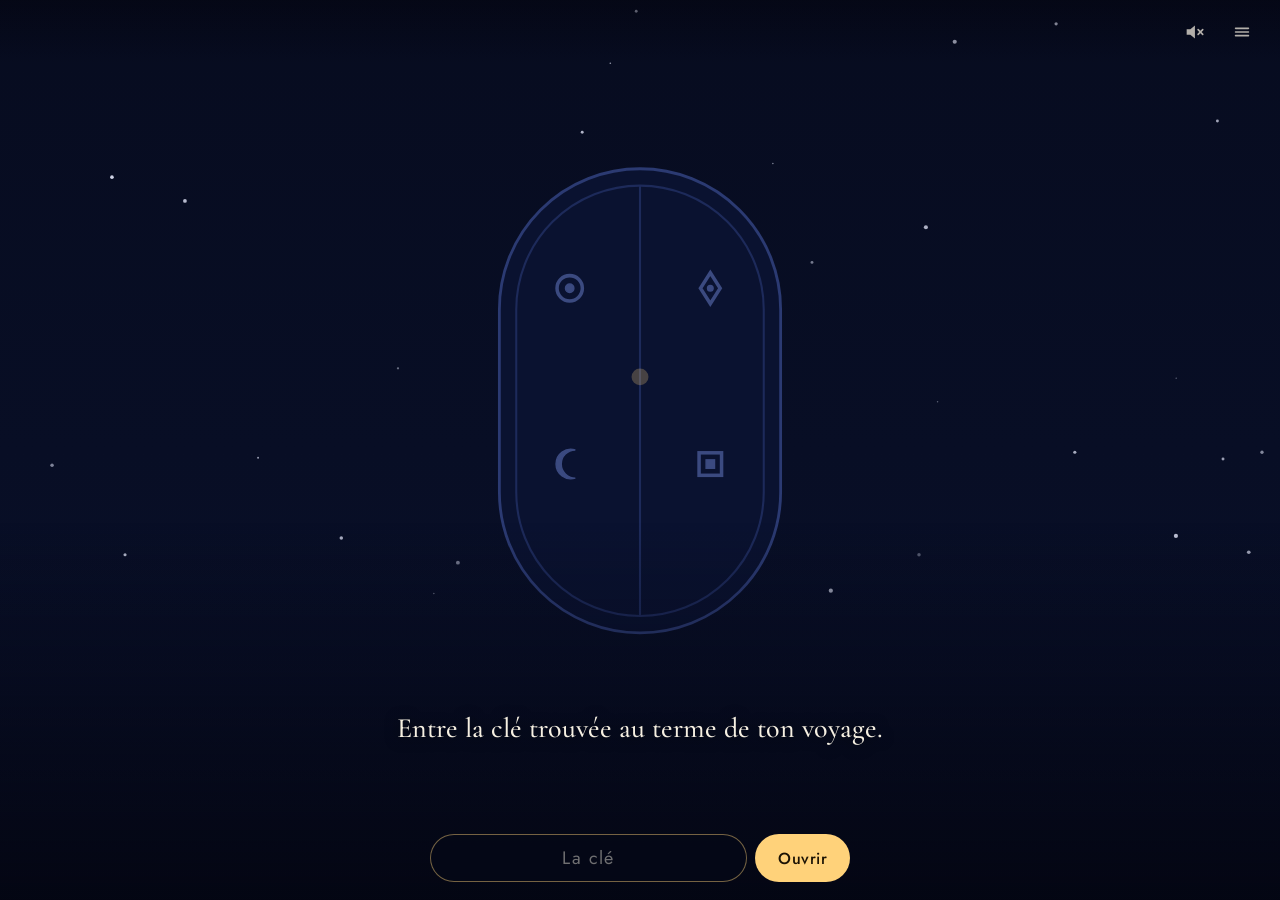
==== index.html @ 919a88c4 "Site interactif « Aux origines de ton univers » Site statique mobile d'abord qui suit le storyboard " ====
<!doctype html>
<html lang="fr">
<head>
  <meta charset="utf-8">
  <meta name="viewport" content="width=device-width, initial-scale=1, viewport-fit=cover">
  <meta name="robots" content="noindex, nofollow">
  <meta name="theme-color" content="#050817">
  <meta name="description" content="Un dernier passage t’attend.">
  <title>Aux origines de ton univers</title>
  <link rel="icon" href="data:image/svg+xml,%3Csvg xmlns='http://www.w3.org/2000/svg' viewBox='-12 -12 24 24'%3E%3Ccircle r='12' fill='%23050817'/%3E%3Cpath d='M0,-8 L1.5,-1.5 L8,0 L1.5,1.5 L0,8 L-1.5,1.5 L-8,0 L-1.5,-1.5 Z' fill='%23ffd27a'/%3E%3C/svg%3E">
  <link rel="preconnect" href="https://fonts.googleapis.com">
  <link rel="preconnect" href="https://fonts.gstatic.com" crossorigin>
  <link href="https://fonts.googleapis.com/css2?family=Cormorant+Garamond:ital,wght@0,500;0,600;1,500&family=Jost:wght@400;500&display=swap" rel="stylesheet">
  <link rel="stylesheet" href="css/style.css">
</head>
<body data-theme="sas">
  <div id="stage" class="fading"></div>
  <canvas id="dust" aria-hidden="true"></canvas>
  <div id="shade" aria-hidden="true"></div>

  <header id="hud">
    <p id="actlabel"></p>
    <ol id="progress" hidden aria-label="Progression"><li></li><li></li><li></li><li></li><li></li></ol>
    <div class="hud-btns">
      <button id="soundbtn" class="icon" type="button" aria-pressed="false" aria-label="Activer le son">
        <svg viewBox="0 0 24 24" aria-hidden="true"><path d="M4 9h4l5-4v14l-5-4H4z" fill="currentColor"/><path class="waves" d="M16 8.5a5 5 0 0 1 0 7M18.5 6a8.5 8.5 0 0 1 0 12" fill="none" stroke="currentColor" stroke-width="1.8" stroke-linecap="round"/><path class="mute" d="M16.5 9.5l5 5M21.5 9.5l-5 5" stroke="currentColor" stroke-width="1.8" stroke-linecap="round"/></svg>
      </button>
      <button id="menubtn" class="icon" type="button" aria-label="Menu" aria-controls="menu">
        <svg viewBox="0 0 24 24" aria-hidden="true"><path d="M5 8h14M5 12h14M5 16h14" stroke="currentColor" stroke-width="1.8" stroke-linecap="round"/></svg>
      </button>
    </div>
  </header>

  <div id="actcard" aria-hidden="true"></div>

  <aside id="zonecard" hidden>
    <button id="zonecard-toggle" type="button" aria-label="Afficher ou masquer les détails"><h2></h2><span class="chev" aria-hidden="true"></span></button>
    <ul></ul>
  </aside>

  <section id="caption">
    <p id="caption-text" aria-live="polite"></p>
    <p id="hint" aria-live="polite"></p>
    <div id="actions" hidden></div>
  </section>

  <form id="lockform" hidden autocomplete="off">
    <label for="code" class="visually-hidden">Code final</label>
    <input id="code" name="code" type="text" inputmode="text" autocapitalize="characters" spellcheck="false" placeholder="La clé" maxlength="40">
    <button type="submit" class="btn primary">Ouvrir</button>
  </form>

  <nav id="controls" hidden>
    <button id="prev" class="btn ghost" type="button" aria-label="Scène précédente">‹</button>
    <button id="next" class="btn primary" type="button"><span>Continuer</span> ›</button>
  </nav>

  <section id="map" hidden aria-label="Carte de ton univers">
    <svg id="mapsvg" viewBox="0 0 400 560" preserveAspectRatio="xMidYMid meet"></svg>
    <p class="map-hint">Touche un lieu pour le revisiter.</p>
    <div class="map-actions"><button id="map-replay" class="btn" type="button">Revoir l’histoire</button></div>
  </section>

  <section id="soundask" class="overlay" hidden role="dialog" aria-labelledby="soundask-title">
    <div class="panel">
      <h2 id="soundask-title">Le passage est ouvert.</h2>
      <p>Cette histoire peut s’accompagner d’un léger fond sonore. Aucune parole : tout est écrit à l’écran.</p>
      <div class="row">
        <button id="sound-on" class="btn primary" type="button">Activer le son</button>
        <button id="sound-off" class="btn" type="button">Continuer sans le son</button>
      </div>
    </div>
  </section>

  <section id="resume" class="overlay" hidden role="dialog" aria-labelledby="resume-title">
    <div class="panel">
      <p class="kicker">Aux origines de ton univers</p>
      <h2 id="resume-title">Ton univers t’attend.</h2>
      <div id="resume-actions" class="col"></div>
    </div>
  </section>

  <div id="menu" class="overlay" hidden role="dialog" aria-label="Réglages">
    <div class="panel">
      <h2>Réglages</h2>
      <label class="opt"><input id="opt-sound" type="checkbox"> Son</label>
      <label class="opt"><input id="opt-reduced" type="checkbox"> Réduire les animations</label>
      <div class="col">
        <button id="menu-map" class="btn" type="button" hidden>Carte de mon univers</button>
        <button id="menu-restart" class="btn" type="button" hidden>Recommencer l’histoire</button>
        <button id="menu-close" class="btn primary" type="button">Fermer</button>
      </div>
    </div>
  </div>

  <noscript><p class="noscript">Ce récit a besoin de JavaScript pour s’afficher.</p></noscript>

  <script src="js/config.js"></script>
  <script src="js/sha256.js"></script>
  <script src="js/gfx.js"></script>
  <script src="js/particles.js"></script>
  <script src="js/audio.js"></script>
  <script src="js/scenes.js"></script>
  <script src="js/app.js"></script>
</body>
</html>
---- css/style.css ----
/* ============ Aux origines de ton univers ============ */
:root {
  --bg: #050817;
  --ink: #f6f0e2;
  --muted: rgba(246, 240, 226, .72);
  --accent: #ffd27a;
  --accent-ink: #1b1204;
  --panel: rgba(10, 14, 36, .86);
  --line: rgba(255, 255, 255, .16);
  --serif: 'Cormorant Garamond', 'Iowan Old Style', Georgia, serif;
  --sans: 'Jost', system-ui, -apple-system, 'Segoe UI', sans-serif;
  --safe-b: env(safe-area-inset-bottom, 0px);
  --safe-t: env(safe-area-inset-top, 0px);
}

body[data-theme="heritage"] { --bg: #05060f; --accent: #ffd27a; }
body[data-theme="balance"]  { --bg: #120f33; --accent: #d6ceff; --accent-ink: #15103a; }
body[data-theme="ink"]      { --bg: #ff8a45; --accent: #fff3e0; --accent-ink: #2a1206; }
body[data-theme="night"]    { --bg: #0b0a26; --accent: #ffd27a; }
body[data-theme="moon"]     { --bg: #1a1240; --accent: #eef0ff; --accent-ink: #1a1240; }
body[data-theme="code"]     { --bg: #020a16; --accent: #7fe9ff; --accent-ink: #03202c; }
body[data-theme="converge"] { --bg: #050717; --accent: #ffd27a; }

* { box-sizing: border-box; }
html, body { margin: 0; height: 100%; overflow: hidden; }
body {
  background: var(--bg);
  color: var(--ink);
  font-family: var(--sans);
  -webkit-font-smoothing: antialiased;
  -webkit-tap-highlight-color: transparent;
  transition: background-color 1s ease;
  overscroll-behavior: none;
}
button, input { font: inherit; color: inherit; }
.visually-hidden { position: absolute; width: 1px; height: 1px; overflow: hidden; clip: rect(0 0 0 0); white-space: nowrap; }

/* ---------- scène ---------- */
#stage {
  position: fixed; inset: 0;
  touch-action: none;
  user-select: none; -webkit-user-select: none;
  transition: opacity .42s ease;
}
#stage.fading { opacity: 0; }
#stage svg.scene { width: 100%; height: 100%; display: block; overflow: visible; }
body.land #stage svg.scene { height: calc(100% - 92px); }
#dust { position: fixed; inset: 0; pointer-events: none; z-index: 2; }
#shade {
  position: fixed; left: 0; right: 0; bottom: 0; height: 42vh; z-index: 3; pointer-events: none;
  background: linear-gradient(to top, rgba(3, 4, 14, .82), rgba(3, 4, 14, .45) 45%, transparent);
}

/* ---------- interface haute ---------- */
#hud {
  position: fixed; top: 0; left: 0; right: 0; z-index: 6;
  display: flex; align-items: center; gap: 12px;
  padding: calc(10px + var(--safe-t)) 16px 10px;
  background: linear-gradient(to bottom, rgba(3, 4, 14, .55), transparent);
}
#actlabel {
  margin: 0; flex: 1; min-width: 0;
  font-size: 12px; letter-spacing: .18em; text-transform: uppercase; color: var(--muted);
  white-space: nowrap; overflow: hidden; text-overflow: ellipsis;
}
#progress { display: flex; gap: 6px; list-style: none; margin: 0; padding: 0; }
#progress[hidden] { display: none; }
#progress li { width: 18px; height: 3px; border-radius: 2px; background: rgba(255, 255, 255, .2); transition: background .6s; }
#progress li.done { background: rgba(255, 255, 255, .55); }
#progress li.now { background: var(--accent); }
.hud-btns { display: flex; gap: 4px; }
.icon {
  width: 44px; height: 44px; border-radius: 50%; border: 0; background: transparent; color: var(--muted);
  display: grid; place-items: center; cursor: pointer;
}
.icon svg { width: 22px; height: 22px; }
.icon:hover, .icon:focus-visible { color: var(--ink); background: rgba(255, 255, 255, .08); }
#soundbtn .waves { display: none; }
#soundbtn.on .waves { display: inline; }
#soundbtn.on .mute { display: none; }

/* ---------- carte d'acte ---------- */
#actcard {
  position: fixed; left: 0; right: 0; top: calc(64px + var(--safe-t)); z-index: 5; pointer-events: none;
  display: flex; flex-direction: column; align-items: center; text-align: center; opacity: 0;
}
#actcard.show { animation: actcard 3.6s ease forwards; }
#actcard .num { font-size: 12px; letter-spacing: .32em; text-transform: uppercase; color: var(--accent); }
#actcard .name { font-family: var(--serif); font-size: clamp(30px, 8vw, 44px); font-weight: 600; line-height: 1.1; margin-top: 4px; text-shadow: 0 2px 18px rgba(0, 0, 0, .6); }
#actcard .sub { font-family: var(--serif); font-style: italic; font-size: 18px; color: var(--muted); }
@keyframes actcard { 0% { opacity: 0; transform: translateY(8px); } 18%, 70% { opacity: 1; transform: none; } 100% { opacity: 0; } }

/* ---------- texte à l'écran ---------- */
#caption {
  position: fixed; left: 16px; right: 16px; z-index: 4;
  bottom: calc(84px + var(--safe-b));
  text-align: center; pointer-events: none;
  max-width: 560px; margin: 0 auto;
}
#caption-text {
  margin: 0; min-height: 2.4em;
  font-family: var(--serif); font-weight: 500;
  font-size: clamp(21px, 5.6vw, 28px); line-height: 1.22;
  text-wrap: balance;
  text-shadow: 0 1px 14px rgba(0, 0, 0, .7);
  transition: opacity .26s ease, transform .26s ease;
}
#caption-text.out { opacity: 0; transform: translateY(4px); }
#hint {
  margin: 8px 0 0; min-height: 1.3em;
  font-size: 14px; letter-spacing: .04em; color: var(--accent); opacity: .9;
}
#actions { pointer-events: auto; display: flex; flex-wrap: wrap; justify-content: center; gap: 10px; margin-top: 16px; }
#actions[hidden] { display: none; }
body.finale #caption { bottom: calc(24px + var(--safe-b)); }

/* ---------- boutons ---------- */
.btn {
  min-height: 48px; padding: 0 22px; border-radius: 999px; cursor: pointer;
  border: 1px solid var(--line); background: rgba(255, 255, 255, .06);
  letter-spacing: .03em; transition: background .25s, transform .15s, box-shadow .3s;
}
.btn:hover { background: rgba(255, 255, 255, .12); }
.btn:active { transform: scale(.97); }
.btn:focus-visible, .icon:focus-visible, input:focus-visible { outline: 2px solid var(--accent); outline-offset: 3px; }
.btn.primary { background: var(--accent); color: var(--accent-ink); border-color: transparent; font-weight: 500; }
.btn.primary:hover { filter: brightness(1.06); }
.btn.ghost { background: transparent; }
.btn[disabled] { opacity: .5; cursor: default; }

#controls {
  position: fixed; left: 0; right: 0; bottom: calc(16px + var(--safe-b)); z-index: 6;
  display: flex; justify-content: center; align-items: center; gap: 10px; padding: 0 16px;
}
#controls[hidden] { display: none; }
#prev { width: 48px; padding: 0; font-size: 22px; }
#prev[hidden], #next[hidden] { display: none; }
#next { min-width: 170px; }
#next:not(.pulse) { background: rgba(255, 255, 255, .1); color: var(--ink); border-color: var(--line); }
#next.pulse { animation: pulse 2.4s ease-in-out infinite; }
@keyframes pulse { 0%, 100% { box-shadow: 0 0 0 0 rgba(255, 255, 255, .0); } 50% { box-shadow: 0 0 0 8px rgba(255, 255, 255, .08), 0 0 28px var(--accent); } }

/* ---------- sas ---------- */
#lockform {
  position: fixed; left: 16px; right: 16px; bottom: calc(18px + var(--safe-b)); z-index: 6;
  display: flex; gap: 8px; max-width: 420px; margin: 0 auto;
}
#lockform[hidden] { display: none; }
#lockform.done { opacity: 0; transition: opacity .8s; pointer-events: none; }
#code {
  flex: 1; min-width: 0; height: 48px; padding: 0 18px; border-radius: 999px;
  border: 1px solid rgba(255, 210, 122, .45); background: rgba(5, 8, 23, .75);
  font-size: 18px; letter-spacing: .2em; text-transform: uppercase; text-align: center;
}
#code::placeholder { letter-spacing: .08em; text-transform: none; color: rgba(246, 240, 226, .45); }

/* ---------- surcouches ---------- */
.overlay {
  position: fixed; inset: 0; z-index: 10; display: grid; place-items: center; padding: 16px;
  background: rgba(3, 4, 14, .6); backdrop-filter: blur(6px); -webkit-backdrop-filter: blur(6px);
}
.overlay[hidden] { display: none; }
.panel {
  width: 100%; max-width: 400px; padding: 28px 24px; border-radius: 22px;
  background: var(--panel); border: 1px solid var(--line); text-align: center;
  box-shadow: 0 20px 60px rgba(0, 0, 0, .5);
}
.panel h2 { font-family: var(--serif); font-weight: 600; font-size: 28px; margin: 0 0 10px; line-height: 1.15; }
.panel p { color: var(--muted); line-height: 1.5; margin: 0 0 20px; }
.panel .kicker { font-size: 12px; letter-spacing: .24em; text-transform: uppercase; color: #ffd27a; margin-bottom: 8px; }
.panel .row { display: flex; flex-wrap: wrap; gap: 10px; justify-content: center; }
.panel .col { display: flex; flex-direction: column; gap: 10px; margin-top: 18px; }
.opt { display: flex; align-items: center; gap: 12px; min-height: 48px; padding: 0 6px; text-align: left; border-bottom: 1px solid var(--line); cursor: pointer; }
.opt input { width: 20px; height: 20px; accent-color: #ffd27a; }

/* ---------- carte finale ---------- */
#map {
  position: fixed; inset: 0; z-index: 5; display: flex; flex-direction: column; align-items: center;
  padding: calc(64px + var(--safe-t)) 16px calc(18px + var(--safe-b));
}
#map[hidden] { display: none; }
#mapsvg { flex: 1; width: 100%; min-height: 0; overflow: visible; }
.map-hint { margin: 6px 0 12px; color: var(--muted); font-size: 14px; }
.zone { cursor: pointer; outline: none; }
.zone .halo { transform-box: fill-box; transform-origin: center; animation: breathe 4s ease-in-out infinite; }
.zone:hover .halo, .zone:focus-visible .halo { animation-duration: 1.4s; }
.zone:focus-visible text { text-decoration: underline; }

#zonecard {
  position: fixed; z-index: 6; left: 16px; right: 16px; top: calc(60px + var(--safe-t));
  max-width: 480px; margin: 0 auto; padding: 6px 16px 10px; border-radius: 16px;
  background: rgba(5, 8, 23, .78); border: 1px solid var(--line);
  backdrop-filter: blur(6px); -webkit-backdrop-filter: blur(6px);
  max-height: 34vh; overflow: auto;
}
#zonecard[hidden] { display: none; }
#zonecard-toggle { all: unset; display: flex; align-items: center; justify-content: space-between; width: 100%; min-height: 40px; cursor: pointer; }
#zonecard h2 { margin: 0; font-family: var(--serif); font-size: 21px; font-weight: 600; }
#zonecard .chev { width: 10px; height: 10px; border-right: 2px solid var(--muted); border-bottom: 2px solid var(--muted); transform: rotate(-135deg); margin-right: 4px; transition: transform .3s; }
#zonecard.collapsed .chev { transform: rotate(45deg); }
#zonecard.collapsed ul { display: none; }
#zonecard ul { margin: 4px 0 0; padding-left: 18px; color: var(--muted); font-size: 14px; line-height: 1.5; }

.noscript { position: fixed; inset: 0; display: grid; place-items: center; padding: 16px; text-align: center; }

/* ============ éléments SVG ============ */
.svg-label { font-family: var(--sans); font-size: 13px; letter-spacing: .06em; }
.svg-legend { font-family: var(--serif); font-size: 18px; font-weight: 600; }
.svg-legend.small { font-family: var(--sans); font-size: 12.5px; font-weight: 400; }

.tw { animation: twinkle 5s ease-in-out infinite; }
@keyframes twinkle { 0%, 100% { opacity: .25; } 50% { opacity: .95; } }
.pulse, .beat, .star .halo { transform-box: fill-box; transform-origin: center; }
.pulse { animation: breathe 2.2s ease-in-out infinite; }
.beat { animation: breathe 1.6s ease-in-out infinite; }
@keyframes breathe { 0%, 100% { transform: scale(.9); } 50% { transform: scale(1.12); } }
.star.tappable .halo { animation: breathe 2.6s ease-in-out infinite; }
.tappable { cursor: pointer; outline: none; }
.tappable:focus-visible { outline: 2px dashed var(--accent); outline-offset: 2px; }
.float { animation: float 6s ease-in-out infinite; }
@keyframes float { 0%, 100% { transform: translateY(-5px); } 50% { transform: translateY(6px); } }
.grass { transform-box: fill-box; transform-origin: 50% 100%; animation: sway 4s ease-in-out infinite; }
@keyframes sway { 0%, 100% { transform: rotate(-6deg); } 50% { transform: rotate(6deg); } }
.pixelate { animation: pixelate 1.4s steps(4) forwards; }
@keyframes pixelate { to { opacity: .35; } }

.mark { transition: fill .5s, stroke .5s; }
#mark0.lit { fill: #ffd27a; stroke: #ffd27a; }
#mark1.lit { fill: #cfc6ff; stroke: #cfc6ff; }
#mark2.lit { fill: #eef0ff; stroke: #eef0ff; }
#mark3.lit { fill: #7fe9ff; stroke: #7fe9ff; }
.sym-shape { transition: stroke .8s; }
.sym.lit .sym-shape { stroke: #fff1c8; }
.ring-star { transition: opacity 1s; }
.ring-star.dim { opacity: .25; }
.node .core { transition: fill .4s; }
.node .halo { transition: opacity .4s; }
.node.on .core { fill: #fff; }
.node.on .halo { opacity: 1 !important; }
#tower { transform-origin: 237px 470px; transform: scaleY(0); transition: transform 1.6s cubic-bezier(.2, .8, .2, 1); }
#tower.up { transform: scaleY(1); }
.window { cursor: grab; touch-action: none; }

/* ---------- silhouettes ---------- */
.fig .pose, .fig .leg, .fig .arm, .fig .head { transition: transform .45s ease; }
.fig.walking .leg-f { animation: stepA .62s ease-in-out infinite alternate; }
.fig.walking .leg-b { animation: stepB .62s ease-in-out infinite alternate; }
.fig.walking .arm-f { animation: swingB .62s ease-in-out infinite alternate; }
.fig.walking .arm-b { animation: swingA .62s ease-in-out infinite alternate; }
.fig.walking .pose { animation: bob .31s ease-in-out infinite alternate; }
.fig.walking.brisk .leg, .fig.walking.brisk .arm { animation-duration: .48s; }
.fig.walking.run .leg, .fig.walking.run .arm { animation-duration: .36s; }
.fig.walking.run .pose { animation: runbob .18s ease-in-out infinite alternate; }
@keyframes stepA { from { transform: rotate(-26deg); } to { transform: rotate(26deg); } }
@keyframes stepB { from { transform: rotate(26deg); } to { transform: rotate(-26deg); } }
@keyframes swingA { from { transform: rotate(-20deg); } to { transform: rotate(20deg); } }
@keyframes swingB { from { transform: rotate(20deg); } to { transform: rotate(-20deg); } }
@keyframes bob { from { transform: translateY(0); } to { transform: translateY(-2px); } }
@keyframes runbob { from { transform: rotate(9deg) translateY(0); } to { transform: rotate(9deg) translateY(-3px); } }

.fig.sit .leg { transform: rotate(-82deg); }
.fig.sit .pose { transform: translateY(34px); }
.fig.sit .arm { transform: rotate(-36deg); }
.fig.stumble .pose { transform: rotate(80deg); transition-duration: .35s; transition-timing-function: ease-in; }
.fig.stumble .arm { transform: rotate(-60deg); }
.fig.hands .arm { transform: rotate(-78deg); }
.fig.hands .head { transform: translate(2px, 3px); }
.fig.look-up .head { transform: translate(-1.5px, -1.5px); }
.fig.look-up .arm-b { transform: rotate(12deg); }
.fig.think .arm-f { transform: rotate(-142deg); }
.fig.wave .arm-f { animation: wave .45s ease-in-out infinite alternate; }
@keyframes wave { from { transform: rotate(-160deg); } to { transform: rotate(-125deg); } }
.fig.shrug .arm { transform: rotate(-30deg); }
.fig.shrug .head { transform: translateY(3px); }
.fig.crouch .pose { transform: translateY(5px); }
.fig.crouch .leg-f { transform: rotate(-22deg); }
.fig.crouch .leg-b { transform: rotate(18deg); }
.fig.wobble .pose { animation: wobble 1.5s ease-in-out; }
@keyframes wobble { 0%, 100% { transform: rotate(0); } 20% { transform: rotate(-7deg); } 45% { transform: rotate(6deg); } 70% { transform: rotate(-3deg); } }

/* ---------- réduire les animations ---------- */
body.reduced .tw, body.reduced .float, body.reduced .grass,
body.reduced .pulse, body.reduced .beat, body.reduced .zone .halo, body.reduced .star.tappable .halo { animation: none; }
body.reduced #next.pulse { animation: none; box-shadow: 0 0 0 2px var(--accent); }
body.reduced #actcard.show { animation-duration: 2.4s; }

/* ---------- écrans larges / paysage ---------- */
@media (min-width: 700px) {
  #caption { bottom: calc(96px + var(--safe-b)); }
}
@media (orientation: landscape) and (max-height: 500px) {
  #caption { bottom: calc(70px + var(--safe-b)); }
  #caption-text { font-size: 20px; min-height: 0; }
  #shade { height: 50vh; }
  #actcard { top: 48px; }
  #actcard .name { font-size: 26px; }
  #zonecard { max-height: 40vh; }
}
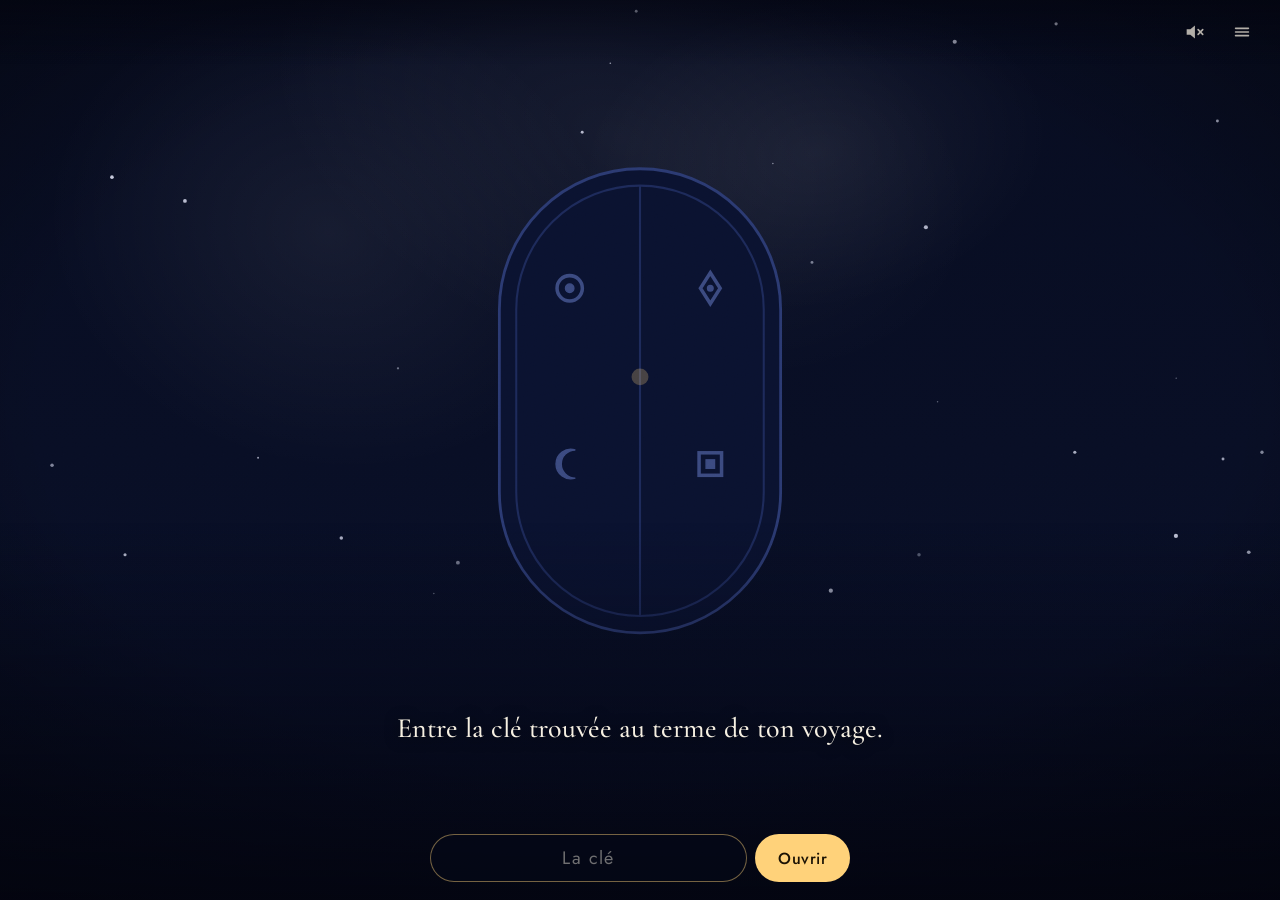
==== commit b174d4e1: "Mise en scène cinématique, silhouettes articulées et musiques par acte - Silhouettes galbées avec ge" ====
--- a/index.html
+++ b/index.html
@@ -14,8 +14,15 @@
   <link rel="stylesheet" href="css/style.css">
 </head>
 <body data-theme="sas">
-  <div id="stage" class="fading"></div>
-  <canvas id="dust" aria-hidden="true"></canvas>
+  <div id="cine">
+    <div id="enter">
+      <div id="stage" class="fading"></div>
+      <canvas id="dust" aria-hidden="true"></canvas>
+    </div>
+  </div>
+  <div id="vignette" aria-hidden="true"></div>
+  <div id="grain" aria-hidden="true"></div>
+  <div id="flash" aria-hidden="true"></div>
   <div id="shade" aria-hidden="true"></div>
 
   <header id="hud">
@@ -31,7 +38,7 @@
     </div>
   </header>
 
-  <div id="actcard" aria-hidden="true"></div>
+  <div id="actintro" hidden role="presentation"></div>
 
   <aside id="zonecard" hidden>
     <button id="zonecard-toggle" type="button" aria-label="Afficher ou masquer les détails"><h2></h2><span class="chev" aria-hidden="true"></span></button>
--- a/css/style.css
+++ b/css/style.css
@@ -36,16 +36,50 @@
 .visually-hidden { position: absolute; width: 1px; height: 1px; overflow: hidden; clip: rect(0 0 0 0); white-space: nowrap; }
 
 /* ---------- scène ---------- */
+#cine, #enter { position: fixed; inset: 0; }
+#cine { animation: kenburns 34s ease-in-out infinite alternate; transform-origin: 50% 45%; }
+#enter.in { animation: enter 1.6s cubic-bezier(.2, .7, .2, 1); }
+@keyframes kenburns { from { transform: scale(1); } to { transform: scale(1.045) translate(-.6%, .4%); } }
+@keyframes enter { from { transform: scale(1.07); filter: blur(3px); } to { transform: none; filter: none; } }
+#vignette { position: fixed; inset: 0; z-index: 3; pointer-events: none; background: radial-gradient(ellipse 85% 75% at 50% 45%, transparent 55%, rgba(0, 0, 0, .55)); }
+#grain {
+  position: fixed; inset: -50%; z-index: 3; pointer-events: none; opacity: .07; mix-blend-mode: overlay;
+  background-image: url("data:image/svg+xml,%3Csvg xmlns='http://www.w3.org/2000/svg' width='160' height='160'%3E%3Cfilter id='n'%3E%3CfeTurbulence type='fractalNoise' baseFrequency='.9' numOctaves='2' stitchTiles='stitch'/%3E%3C/filter%3E%3Crect width='160' height='160' filter='url(%23n)'/%3E%3C/svg%3E");
+  animation: grain .5s steps(4) infinite;
+}
+@keyframes grain { 0% { transform: translate(0, 0); } 25% { transform: translate(-3%, 2%); } 50% { transform: translate(2%, -3%); } 75% { transform: translate(-1%, 3%); } }
+#flash { position: fixed; inset: 0; z-index: 7; pointer-events: none; opacity: 0; background: #fff; }
+
+/* carton d'acte */
+#actintro[hidden] { display: none; }
+#actintro { position: fixed; inset: 0; z-index: 9; background: #000; display: grid; place-items: center; cursor: pointer; }
+#actintro .bar { position: absolute; left: 0; right: 0; height: 11vh; background: #000; }
+#actintro .bar.top { top: 0; } #actintro .bar.bot { bottom: 0; }
+#actintro .t { display: flex; flex-direction: column; align-items: center; text-align: center; gap: 6px; padding: 0 16px; }
+#actintro .num { font-size: 12px; letter-spacing: .5em; text-transform: uppercase; color: var(--accent); opacity: 0; animation: rise 1s .1s ease forwards; }
+#actintro .name { font-family: var(--serif); font-weight: 600; font-size: clamp(38px, 11vw, 72px); line-height: 1.05; color: #fff8ea; text-shadow: 0 0 40px rgba(255, 210, 122, .35); }
+#actintro .name i { font-style: normal; display: inline-block; opacity: 0; animation: letter 1.1s cubic-bezier(.2, .7, .2, 1) forwards; }
+#actintro .sub { font-family: var(--serif); font-style: italic; font-size: 20px; color: rgba(255, 248, 234, .7); opacity: 0; animation: rise 1.2s .9s ease forwards; }
+#actintro.out { animation: introOut .9s ease forwards; }
+#actintro.out .bar.top { animation: barUp .9s ease forwards; }
+#actintro.out .bar.bot { animation: barDown .9s ease forwards; }
+@keyframes letter { from { opacity: 0; transform: translateY(14px) scale(1.15); filter: blur(8px); letter-spacing: .3em; } to { opacity: 1; transform: none; filter: none; } }
+@keyframes rise { from { opacity: 0; transform: translateY(8px); } to { opacity: 1; transform: none; } }
+@keyframes introOut { 0% { background: rgba(0, 0, 0, 1); } 100% { background: rgba(0, 0, 0, 0); opacity: 0; } }
+@keyframes barUp { to { transform: translateY(-100%); } }
+@keyframes barDown { to { transform: translateY(100%); } }
+
 #stage {
-  position: fixed; inset: 0;
+  position: absolute; inset: 0;
   touch-action: none;
   user-select: none; -webkit-user-select: none;
   transition: opacity .42s ease;
 }
 #stage.fading { opacity: 0; }
+#stage { transition: opacity .6s ease; }
 #stage svg.scene { width: 100%; height: 100%; display: block; overflow: visible; }
 body.land #stage svg.scene { height: calc(100% - 92px); }
-#dust { position: fixed; inset: 0; pointer-events: none; z-index: 2; }
+#dust { position: absolute; inset: 0; pointer-events: none; z-index: 2; }
 #shade {
   position: fixed; left: 0; right: 0; bottom: 0; height: 42vh; z-index: 3; pointer-events: none;
   background: linear-gradient(to top, rgba(3, 4, 14, .82), rgba(3, 4, 14, .45) 45%, transparent);
@@ -106,6 +140,8 @@
   transition: opacity .26s ease, transform .26s ease;
 }
 #caption-text.out { opacity: 0; transform: translateY(4px); }
+#caption-text .w { display: inline-block; opacity: 0; animation: word .9s cubic-bezier(.2, .7, .2, 1) forwards; }
+@keyframes word { from { opacity: 0; transform: translateY(7px); filter: blur(6px); } to { opacity: 1; transform: none; filter: none; } }
 #hint {
   margin: 8px 0 0; min-height: 1.3em;
   font-size: 14px; letter-spacing: .04em; color: var(--accent); opacity: .9;
@@ -241,46 +277,87 @@
 #tower.up { transform: scaleY(1); }
 .window { cursor: grab; touch-action: none; }
 
-/* ---------- silhouettes ---------- */
-.fig .pose, .fig .leg, .fig .arm, .fig .head { transition: transform .45s ease; }
-.fig.walking .leg-f { animation: stepA .62s ease-in-out infinite alternate; }
-.fig.walking .leg-b { animation: stepB .62s ease-in-out infinite alternate; }
-.fig.walking .arm-f { animation: swingB .62s ease-in-out infinite alternate; }
-.fig.walking .arm-b { animation: swingA .62s ease-in-out infinite alternate; }
-.fig.walking .pose { animation: bob .31s ease-in-out infinite alternate; }
-.fig.walking.brisk .leg, .fig.walking.brisk .arm { animation-duration: .48s; }
-.fig.walking.run .leg, .fig.walking.run .arm { animation-duration: .36s; }
-.fig.walking.run .pose { animation: runbob .18s ease-in-out infinite alternate; }
-@keyframes stepA { from { transform: rotate(-26deg); } to { transform: rotate(26deg); } }
-@keyframes stepB { from { transform: rotate(26deg); } to { transform: rotate(-26deg); } }
-@keyframes swingA { from { transform: rotate(-20deg); } to { transform: rotate(20deg); } }
-@keyframes swingB { from { transform: rotate(20deg); } to { transform: rotate(-20deg); } }
-@keyframes bob { from { transform: translateY(0); } to { transform: translateY(-2px); } }
-@keyframes runbob { from { transform: rotate(9deg) translateY(0); } to { transform: rotate(9deg) translateY(-3px); } }
-
-.fig.sit .leg { transform: rotate(-82deg); }
-.fig.sit .pose { transform: translateY(34px); }
-.fig.sit .arm { transform: rotate(-36deg); }
-.fig.stumble .pose { transform: rotate(80deg); transition-duration: .35s; transition-timing-function: ease-in; }
-.fig.stumble .arm { transform: rotate(-60deg); }
-.fig.hands .arm { transform: rotate(-78deg); }
-.fig.hands .head { transform: translate(2px, 3px); }
-.fig.look-up .head { transform: translate(-1.5px, -1.5px); }
-.fig.look-up .arm-b { transform: rotate(12deg); }
-.fig.think .arm-f { transform: rotate(-142deg); }
-.fig.wave .arm-f { animation: wave .45s ease-in-out infinite alternate; }
-@keyframes wave { from { transform: rotate(-160deg); } to { transform: rotate(-125deg); } }
-.fig.shrug .arm { transform: rotate(-30deg); }
-.fig.shrug .head { transform: translateY(3px); }
-.fig.crouch .pose { transform: translateY(5px); }
-.fig.crouch .leg-f { transform: rotate(-22deg); }
-.fig.crouch .leg-b { transform: rotate(18deg); }
-.fig.wobble .pose { animation: wobble 1.5s ease-in-out; }
-@keyframes wobble { 0%, 100% { transform: rotate(0); } 20% { transform: rotate(-7deg); } 45% { transform: rotate(6deg); } 70% { transform: rotate(-3deg); } }
+/* ---------- silhouettes : squelette articulé ---------- */
+.fig { --T: .92s; }
+.fig.brisk { --T: .7s; }
+.fig.run { --T: .5s; }
+.fig .lean, .fig .pose, .fig .thigh, .fig .shin, .fig .uarm, .fig .farm, .fig .head { transition: transform .5s cubic-bezier(.3, .7, .3, 1); }
+.fig.walking .thigh-f { animation: thigh var(--T) linear infinite; }
+.fig.walking .thigh-b { animation: thigh var(--T) linear infinite; animation-delay: calc(var(--T) * -.5); }
+.fig.walking .shin-f { animation: shin var(--T) linear infinite; }
+.fig.walking .shin-b { animation: shin var(--T) linear infinite; animation-delay: calc(var(--T) * -.5); }
+.fig.walking .uarm-f { animation: uarm var(--T) ease-in-out infinite; }
+.fig.walking .uarm-b { animation: uarm var(--T) ease-in-out infinite; animation-delay: calc(var(--T) * -.5); }
+.fig.walking .farm-f { animation: farm var(--T) ease-in-out infinite; }
+.fig.walking .farm-b { animation: farm var(--T) ease-in-out infinite; animation-delay: calc(var(--T) * -.5); }
+.fig.walking .pose { animation: bob var(--T) ease-in-out infinite; }
+.fig.walking .lean { transform: rotate(3deg); }
+.fig.walking .head { transform: rotate(-3deg); }
+.fig.walking.run .thigh { animation-name: thighRun; }
+.fig.walking.run .shin { animation-name: shinRun; }
+.fig.walking.run .uarm { animation-name: uarmRun; }
+.fig.walking.run .farm { animation-name: none; transform: rotate(-85deg); }
+.fig.walking.run .lean { transform: rotate(11deg); }
+.fig.walking.run .head { transform: rotate(-9deg); }
+@keyframes thigh { 0% { transform: rotate(-27deg); } 50% { transform: rotate(23deg); } 100% { transform: rotate(-27deg); } }
+@keyframes shin { 0% { transform: rotate(3deg); } 30% { transform: rotate(6deg); } 50% { transform: rotate(14deg); } 68% { transform: rotate(62deg); } 88% { transform: rotate(20deg); } 100% { transform: rotate(3deg); } }
+@keyframes uarm { 0%, 100% { transform: rotate(24deg); } 50% { transform: rotate(-26deg); } }
+@keyframes farm { 0%, 100% { transform: rotate(-10deg); } 50% { transform: rotate(-42deg); } }
+@keyframes bob { 0%, 50%, 100% { transform: translateY(0); } 25%, 75% { transform: translateY(-2.4px); } }
+@keyframes thighRun { 0% { transform: rotate(-48deg); } 50% { transform: rotate(32deg); } 100% { transform: rotate(-48deg); } }
+@keyframes shinRun { 0% { transform: rotate(18deg); } 45% { transform: rotate(20deg); } 65% { transform: rotate(105deg); } 85% { transform: rotate(60deg); } 100% { transform: rotate(18deg); } }
+@keyframes uarmRun { 0%, 100% { transform: rotate(45deg); } 50% { transform: rotate(-50deg); } }
+
+.fig.sit .pose { transform: translateY(45px); }
+.fig.sit .thigh { transform: rotate(-115deg); }
+.fig.sit .shin { transform: rotate(171deg); }
+.fig.sit .uarm { transform: rotate(-50deg); }
+.fig.sit .farm { transform: rotate(9deg); }
+.fig.sit .lean { transform: rotate(4deg); }
+.fig.sit .shadow { opacity: .2; }
+.fig.stumble .lean { transform: rotate(80deg); transition-duration: .38s; transition-timing-function: cubic-bezier(.6, 0, .9, .5); }
+.fig.stumble .uarm { transform: rotate(-80deg); }
+.fig.stumble .farm { transform: rotate(-25deg); }
+.fig.stumble .head { transform: rotate(25deg); }
+.fig.hands .uarm { transform: rotate(-35deg); }
+.fig.hands .farm { transform: rotate(-88deg); }
+.fig.hands .head { transform: rotate(20deg); }
+.fig.look-up .head { transform: rotate(-22deg); }
+.fig.look-up .uarm-b { transform: rotate(12deg); }
+.fig.look-up .lean { transform: rotate(-3deg); }
+.fig.think .uarm-f { transform: rotate(-22deg); }
+.fig.think .farm-f { transform: rotate(-138deg); }
+.fig.think .head { transform: rotate(10deg); }
+.fig.wave .uarm-f { transform: rotate(-158deg); }
+.fig.wave .farm-f { animation: waveF .42s ease-in-out infinite alternate; }
+@keyframes waveF { from { transform: rotate(-35deg); } to { transform: rotate(20deg); } }
+.fig.shrug .uarm { transform: rotate(14deg); }
+.fig.shrug .farm { transform: rotate(-100deg); }
+.fig.shrug .head { transform: rotate(-8deg) translateY(1.5px); }
+.fig.crouch .pose { transform: translateY(7px); }
+.fig.crouch .thigh-f { transform: rotate(-45deg); }
+.fig.crouch .shin-f { transform: rotate(75deg); }
+.fig.crouch .thigh-b { transform: rotate(-12deg); }
+.fig.crouch .shin-b { transform: rotate(50deg); }
+.fig.crouch .lean { transform: rotate(16deg); }
+.fig.air .thigh-f { transform: rotate(-60deg); }
+.fig.air .shin-f { transform: rotate(70deg); }
+.fig.air .thigh-b { transform: rotate(25deg); }
+.fig.air .shin-b { transform: rotate(60deg); }
+.fig.air .uarm { transform: rotate(-150deg); }
+.fig.air .farm { transform: rotate(-20deg); }
+.fig.air .lean { transform: rotate(12deg); }
+.fig.air .thigh, .fig.air .shin, .fig.air .uarm { animation: none !important; }
+.fig.wobble .lean { animation: wobble 1.6s ease-in-out; }
+@keyframes wobble { 0%, 100% { transform: rotate(0); } 20% { transform: rotate(-8deg); } 45% { transform: rotate(7deg); } 70% { transform: rotate(-3deg); } }
+.scarf { animation: scarf 1.2s ease-in-out infinite alternate; }
+@keyframes scarf { from { transform: rotate(-8deg); } to { transform: rotate(10deg); } }
+.rays { animation: spin 60s linear infinite; }
+@keyframes spin { to { transform: rotate(360deg); } }
 
 /* ---------- réduire les animations ---------- */
 body.reduced .tw, body.reduced .float, body.reduced .grass,
-body.reduced .pulse, body.reduced .beat, body.reduced .zone .halo, body.reduced .star.tappable .halo { animation: none; }
+body.reduced #cine, body.reduced #grain, body.reduced #enter.in, body.reduced .pulse, body.reduced .beat, body.reduced .rays, body.reduced .scarf, body.reduced .zone .halo, body.reduced .star.tappable .halo { animation: none; }
 body.reduced #next.pulse { animation: none; box-shadow: 0 0 0 2px var(--accent); }
 body.reduced #actcard.show { animation-duration: 2.4s; }
 
@@ -296,3 +373,13 @@
   #actcard .name { font-size: 26px; }
   #zonecard { max-height: 40vh; }
 }
+
+/* ---------- générique manga ---------- */
+.zoomlines line { animation: zoomlines .42s linear infinite; }
+@keyframes zoomlines { from { stroke-dashoffset: 0; } to { stroke-dashoffset: -480; } }
+.streaks { animation: streaks .35s linear infinite; }
+@keyframes streaks { from { transform: translateX(120px); } to { transform: translateX(-160px); } }
+.manga-title { font-family: var(--sans); font-weight: 500; font-size: 56px; letter-spacing: .02em; paint-order: stroke; stroke: #fff6e8; stroke-width: 6px; }
+.manga-kicker { font-family: var(--sans); font-size: 15px; letter-spacing: .6em; }
+.manga-sub { font-family: var(--serif); font-style: italic; font-weight: 600; font-size: 21px; }
+body.reduced .zoomlines line, body.reduced .streaks { animation: none; }
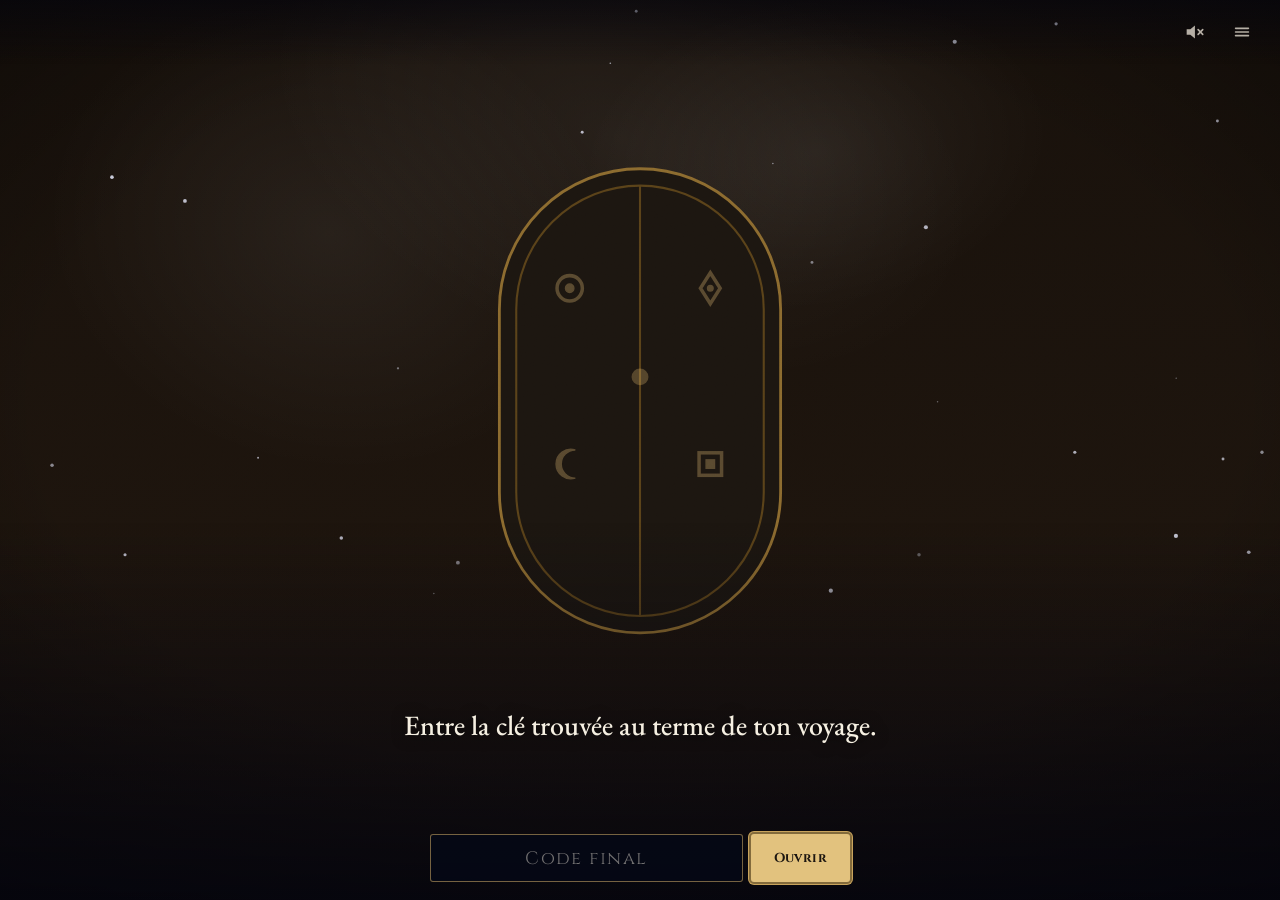
==== commit 34273dd4: "Personnalisation : Batié, Yaoundé, citations, Mydrane, data ; style du jeu - Code final du jeu, cart" ====
--- a/index.html
+++ b/index.html
@@ -4,13 +4,13 @@
   <meta charset="utf-8">
   <meta name="viewport" content="width=device-width, initial-scale=1, viewport-fit=cover">
   <meta name="robots" content="noindex, nofollow">
-  <meta name="theme-color" content="#050817">
+  <meta name="theme-color" content="#1c1610">
   <meta name="description" content="Un dernier passage t’attend.">
   <title>Aux origines de ton univers</title>
   <link rel="icon" href="data:image/svg+xml,%3Csvg xmlns='http://www.w3.org/2000/svg' viewBox='-12 -12 24 24'%3E%3Ccircle r='12' fill='%23050817'/%3E%3Cpath d='M0,-8 L1.5,-1.5 L8,0 L1.5,1.5 L0,8 L-1.5,1.5 L-8,0 L-1.5,-1.5 Z' fill='%23ffd27a'/%3E%3C/svg%3E">
   <link rel="preconnect" href="https://fonts.googleapis.com">
   <link rel="preconnect" href="https://fonts.gstatic.com" crossorigin>
-  <link href="https://fonts.googleapis.com/css2?family=Cormorant+Garamond:ital,wght@0,500;0,600;1,500&family=Jost:wght@400;500&display=swap" rel="stylesheet">
+  <link href="https://fonts.googleapis.com/css2?family=Cinzel:wght@500;700&family=EB+Garamond:ital,wght@0,400;0,500;0,600;1,400;1,500&display=swap" rel="stylesheet">
   <link rel="stylesheet" href="css/style.css">
 </head>
 <body data-theme="sas">
@@ -47,13 +47,14 @@
 
   <section id="caption">
     <p id="caption-text" aria-live="polite"></p>
+    <p id="wish" hidden></p>
     <p id="hint" aria-live="polite"></p>
     <div id="actions" hidden></div>
   </section>
 
   <form id="lockform" hidden autocomplete="off">
     <label for="code" class="visually-hidden">Code final</label>
-    <input id="code" name="code" type="text" inputmode="text" autocapitalize="characters" spellcheck="false" placeholder="La clé" maxlength="40">
+    <input id="code" name="code" type="text" inputmode="numeric" autocapitalize="characters" spellcheck="false" placeholder="Code final" maxlength="40">
     <button type="submit" class="btn primary">Ouvrir</button>
   </form>
 
--- a/css/style.css
+++ b/css/style.css
@@ -3,23 +3,34 @@
   --bg: #050817;
   --ink: #f6f0e2;
   --muted: rgba(246, 240, 226, .72);
-  --accent: #ffd27a;
-  --accent-ink: #1b1204;
-  --panel: rgba(10, 14, 36, .86);
-  --line: rgba(255, 255, 255, .16);
-  --serif: 'Cormorant Garamond', 'Iowan Old Style', Georgia, serif;
-  --sans: 'Jost', system-ui, -apple-system, 'Segoe UI', sans-serif;
+  --accent: #e2c27e;
+  --accent-ink: #1c1610;
+  --gold: #c9a45c;
+  --gold-light: #e2c27e;
+  --parch: #f7ebcf;
+  --parch-ink: #2b1d10;
+  --panel: rgba(28, 22, 16, .92);
+  --line: rgba(201, 164, 92, .45);
+  /* couleurs des niveaux, reprises du jeu */
+  --lv1: #a8561c; --lv1-dark: #3b2413;
+  --lv2: #56732f; --lv2-dark: #1e2c1a;
+  --lv3: #a8231b; --lv3-dark: #2b0c0a;
+  --lv4: #2c62a8; --lv4-dark: #0c1a34;
+  --serif: 'EB Garamond', 'Iowan Old Style', Georgia, serif;
+  --display: 'Cinzel', 'Trajan Pro', Georgia, serif;
+  --sans: 'EB Garamond', 'Iowan Old Style', Georgia, serif;
   --safe-b: env(safe-area-inset-bottom, 0px);
   --safe-t: env(safe-area-inset-top, 0px);
 }
 
-body[data-theme="heritage"] { --bg: #05060f; --accent: #ffd27a; }
-body[data-theme="balance"]  { --bg: #120f33; --accent: #d6ceff; --accent-ink: #15103a; }
-body[data-theme="ink"]      { --bg: #ff8a45; --accent: #fff3e0; --accent-ink: #2a1206; }
-body[data-theme="night"]    { --bg: #0b0a26; --accent: #ffd27a; }
+body[data-theme="sas"]      { --bg: #1c1610; }
+body[data-theme="heritage"] { --bg: #0d0805; --accent: #e2c27e; }
+body[data-theme="balance"]  { --bg: #0b130b; --accent: #b9d38a; --accent-ink: #1e2c1a; }
+body[data-theme="ink"]      { --bg: #b8321f; --accent: #f6e8c8; --accent-ink: #2b0c0a; }
+body[data-theme="night"]    { --bg: #120a14; --accent: #e2c27e; }
 body[data-theme="moon"]     { --bg: #1a1240; --accent: #eef0ff; --accent-ink: #1a1240; }
-body[data-theme="code"]     { --bg: #020a16; --accent: #7fe9ff; --accent-ink: #03202c; }
-body[data-theme="converge"] { --bg: #050717; --accent: #ffd27a; }
+body[data-theme="code"]     { --bg: #050c1c; --accent: #8fc4f0; --accent-ink: #0c1a34; }
+body[data-theme="converge"] { --bg: #0e0b12; --accent: #e2c27e; }
 
 * { box-sizing: border-box; }
 html, body { margin: 0; height: 100%; overflow: hidden; }
@@ -53,13 +64,22 @@
 /* carton d'acte */
 #actintro[hidden] { display: none; }
 #actintro { position: fixed; inset: 0; z-index: 9; background: #000; display: grid; place-items: center; cursor: pointer; }
+#actintro .card { position: absolute; inset: 13vh 16px; background: radial-gradient(circle at 50% 46%, var(--lvc, #9a7330) 0%, var(--lvd, #1c1610) 66%); opacity: 0; animation: rise 1.2s ease forwards; }
+#actintro .card::before { content: ''; position: absolute; inset: 14px; border: 1.5px solid var(--gold); }
+#actintro .card::after { content: ''; position: absolute; inset: 20px; border: 1px solid rgba(201, 164, 92, .6); }
+#actintro .gem { position: absolute; width: 9px; height: 9px; background: var(--gold); transform: rotate(45deg); }
+#actintro .seal { width: 92px; height: 92px; border-radius: 50%; display: grid; place-items: center; margin-bottom: 14px;
+  background: radial-gradient(circle at 36% 30%, #e7c983 0%, #b08a3e 50%, #6e5222 100%); box-shadow: inset 0 0 0 5px #8c6b2f, inset 0 0 0 7px #e2c27e, 0 6px 20px rgba(0,0,0,.5);
+  font-family: var(--display); font-weight: 700; font-size: 34px; color: var(--lvd, #1c1610); opacity: 0; animation: seal .9s .15s cubic-bezier(.2, .9, .3, 1.3) forwards; }
+@keyframes seal { from { opacity: 0; transform: scale(1.8) rotate(-12deg); } to { opacity: 1; transform: none; } }
+#actintro .t { position: relative; z-index: 1; }
 #actintro .bar { position: absolute; left: 0; right: 0; height: 11vh; background: #000; }
 #actintro .bar.top { top: 0; } #actintro .bar.bot { bottom: 0; }
 #actintro .t { display: flex; flex-direction: column; align-items: center; text-align: center; gap: 6px; padding: 0 16px; }
-#actintro .num { font-size: 12px; letter-spacing: .5em; text-transform: uppercase; color: var(--accent); opacity: 0; animation: rise 1s .1s ease forwards; }
-#actintro .name { font-family: var(--serif); font-weight: 600; font-size: clamp(38px, 11vw, 72px); line-height: 1.05; color: #fff8ea; text-shadow: 0 0 40px rgba(255, 210, 122, .35); }
+#actintro .num { font-family: var(--display); font-weight: 700; font-size: 12px; letter-spacing: .5em; text-transform: uppercase; color: var(--gold-light); opacity: 0; animation: rise 1s .1s ease forwards; }
+#actintro .name { font-family: var(--display); font-weight: 700; font-size: clamp(30px, 9vw, 64px); line-height: 1.08; color: #f3e3bf; text-shadow: 0 0 40px rgba(226, 194, 126, .35); }
 #actintro .name i { font-style: normal; display: inline-block; opacity: 0; animation: letter 1.1s cubic-bezier(.2, .7, .2, 1) forwards; }
-#actintro .sub { font-family: var(--serif); font-style: italic; font-size: 20px; color: rgba(255, 248, 234, .7); opacity: 0; animation: rise 1.2s .9s ease forwards; }
+#actintro .sub { font-family: var(--serif); font-style: italic; font-size: 21px; color: rgba(243, 227, 191, .8); opacity: 0; animation: rise 1.2s .9s ease forwards; }
 #actintro.out { animation: introOut .9s ease forwards; }
 #actintro.out .bar.top { animation: barUp .9s ease forwards; }
 #actintro.out .bar.bot { animation: barDown .9s ease forwards; }
@@ -94,14 +114,15 @@
 }
 #actlabel {
   margin: 0; flex: 1; min-width: 0;
-  font-size: 12px; letter-spacing: .18em; text-transform: uppercase; color: var(--muted);
+  font-family: var(--display); font-weight: 700; font-size: 11px; letter-spacing: .16em; text-transform: uppercase; color: var(--gold-light);
   white-space: nowrap; overflow: hidden; text-overflow: ellipsis;
 }
-#progress { display: flex; gap: 6px; list-style: none; margin: 0; padding: 0; }
+#progress { display: flex; gap: 9px; list-style: none; margin: 0; padding: 0; }
 #progress[hidden] { display: none; }
-#progress li { width: 18px; height: 3px; border-radius: 2px; background: rgba(255, 255, 255, .2); transition: background .6s; }
-#progress li.done { background: rgba(255, 255, 255, .55); }
-#progress li.now { background: var(--accent); }
+#progress li { width: 9px; height: 9px; transform: rotate(45deg) scale(.7); border: 1px solid var(--gold); background: transparent; transition: background .6s, transform .6s; }
+#progress li:nth-child(1) { --c: var(--lv1); } #progress li:nth-child(2) { --c: var(--lv2); } #progress li:nth-child(3) { --c: var(--lv3); } #progress li:nth-child(4) { --c: var(--lv4); } #progress li:nth-child(5) { --c: var(--gold); }
+#progress li.done { background: var(--c); }
+#progress li.now { background: var(--c); transform: rotate(45deg) scale(1); box-shadow: 0 0 8px var(--gold); }
 .hud-btns { display: flex; gap: 4px; }
 .icon {
   width: 44px; height: 44px; border-radius: 50%; border: 0; background: transparent; color: var(--muted);
@@ -134,7 +155,7 @@
 #caption-text {
   margin: 0; min-height: 2.4em;
   font-family: var(--serif); font-weight: 500;
-  font-size: clamp(21px, 5.6vw, 28px); line-height: 1.22;
+  font-size: clamp(21px, 5.6vw, 28px); line-height: 1.25;
   text-wrap: balance;
   text-shadow: 0 1px 14px rgba(0, 0, 0, .7);
   transition: opacity .26s ease, transform .26s ease;
@@ -144,22 +165,29 @@
 @keyframes word { from { opacity: 0; transform: translateY(7px); filter: blur(6px); } to { opacity: 1; transform: none; filter: none; } }
 #hint {
   margin: 8px 0 0; min-height: 1.3em;
-  font-size: 14px; letter-spacing: .04em; color: var(--accent); opacity: .9;
-}
+  font-family: var(--serif); font-style: italic; font-size: 16px; letter-spacing: .02em; color: var(--accent); opacity: .95;
+}
+#wish {
+  margin: 10px 0 0; font-family: var(--display); font-weight: 700;
+  font-size: clamp(26px, 7.4vw, 42px); line-height: 1.1; color: #ffd27a;
+  text-shadow: 0 0 18px rgba(255, 210, 122, .65), 0 0 46px rgba(255, 160, 80, .35);
+}
+#wish i { font-style: inherit; display: inline-block; opacity: 0; animation: letter 1.1s cubic-bezier(.2, .7, .2, 1) forwards; }
 #actions { pointer-events: auto; display: flex; flex-wrap: wrap; justify-content: center; gap: 10px; margin-top: 16px; }
 #actions[hidden] { display: none; }
 body.finale #caption { bottom: calc(24px + var(--safe-b)); }
 
 /* ---------- boutons ---------- */
 .btn {
-  min-height: 48px; padding: 0 22px; border-radius: 999px; cursor: pointer;
+  min-height: 48px; padding: 0 22px; border-radius: 3px; cursor: pointer;
+  font-family: var(--display); font-weight: 700; font-size: 13px; letter-spacing: .08em;
   border: 1px solid var(--line); background: rgba(255, 255, 255, .06);
   letter-spacing: .03em; transition: background .25s, transform .15s, box-shadow .3s;
 }
 .btn:hover { background: rgba(255, 255, 255, .12); }
 .btn:active { transform: scale(.97); }
 .btn:focus-visible, .icon:focus-visible, input:focus-visible { outline: 2px solid var(--accent); outline-offset: 3px; }
-.btn.primary { background: var(--accent); color: var(--accent-ink); border-color: transparent; font-weight: 500; }
+.btn.primary { background: var(--accent); color: var(--accent-ink); border-color: transparent; box-shadow: 0 0 0 2px rgba(0,0,0,.35), 0 0 0 3px var(--gold); }
 .btn.primary:hover { filter: brightness(1.06); }
 .btn.ghost { background: transparent; }
 .btn[disabled] { opacity: .5; cursor: default; }
@@ -184,7 +212,7 @@
 #lockform[hidden] { display: none; }
 #lockform.done { opacity: 0; transition: opacity .8s; pointer-events: none; }
 #code {
-  flex: 1; min-width: 0; height: 48px; padding: 0 18px; border-radius: 999px;
+  flex: 1; min-width: 0; height: 48px; padding: 0 18px; border-radius: 3px; font-family: var(--display);
   border: 1px solid rgba(255, 210, 122, .45); background: rgba(5, 8, 23, .75);
   font-size: 18px; letter-spacing: .2em; text-transform: uppercase; text-align: center;
 }
@@ -197,17 +225,22 @@
 }
 .overlay[hidden] { display: none; }
 .panel {
-  width: 100%; max-width: 400px; padding: 28px 24px; border-radius: 22px;
-  background: var(--panel); border: 1px solid var(--line); text-align: center;
-  box-shadow: 0 20px 60px rgba(0, 0, 0, .5);
-}
-.panel h2 { font-family: var(--serif); font-weight: 600; font-size: 28px; margin: 0 0 10px; line-height: 1.15; }
-.panel p { color: var(--muted); line-height: 1.5; margin: 0 0 20px; }
-.panel .kicker { font-size: 12px; letter-spacing: .24em; text-transform: uppercase; color: #ffd27a; margin-bottom: 8px; }
+  position: relative; width: 100%; max-width: 400px; padding: 30px 24px; border-radius: 2px;
+  background: radial-gradient(ellipse at 50% 38%, #f7ebcf 0%, #eedab0 58%, #dfc28d 100%); color: var(--parch-ink);
+  border: 1px solid #8c6b2f; text-align: center;
+  box-shadow: 0 0 0 4px #1c1610, 0 0 0 5px var(--gold), 0 24px 60px rgba(0, 0, 0, .6);
+}
+.panel::before { content: ''; position: absolute; inset: 7px; border: 1px solid rgba(140, 107, 47, .55); pointer-events: none; }
+.panel .btn { color: var(--parch-ink); border-color: #8c6b2f; background: rgba(255, 250, 235, .5); }
+.panel .btn.primary { background: #3b2413; color: var(--gold-light); box-shadow: 0 0 0 2px #f6e8c8, 0 0 0 3px #8c6b2f; }
+.panel .btn:focus-visible { outline-color: #8c6b2f; }
+.panel h2 { font-family: var(--display); font-weight: 700; font-size: 24px; margin: 0 0 10px; line-height: 1.15; text-wrap: balance; }
+.panel p { color: #4a3520; font-size: 17px; line-height: 1.45; margin: 0 0 20px; }
+.panel .kicker { font-family: var(--display); font-weight: 700; font-size: 11px; letter-spacing: .24em; text-transform: uppercase; color: #8c6b2f; margin-bottom: 8px; }
 .panel .row { display: flex; flex-wrap: wrap; gap: 10px; justify-content: center; }
 .panel .col { display: flex; flex-direction: column; gap: 10px; margin-top: 18px; }
-.opt { display: flex; align-items: center; gap: 12px; min-height: 48px; padding: 0 6px; text-align: left; border-bottom: 1px solid var(--line); cursor: pointer; }
-.opt input { width: 20px; height: 20px; accent-color: #ffd27a; }
+.opt { display: flex; align-items: center; gap: 12px; min-height: 48px; padding: 0 6px; text-align: left; border-bottom: 1px solid rgba(140, 107, 47, .4); cursor: pointer; font-size: 18px; }
+.opt input { width: 20px; height: 20px; accent-color: #8c6b2f; }
 
 /* ---------- carte finale ---------- */
 #map {
@@ -216,7 +249,7 @@
 }
 #map[hidden] { display: none; }
 #mapsvg { flex: 1; width: 100%; min-height: 0; overflow: visible; }
-.map-hint { margin: 6px 0 12px; color: var(--muted); font-size: 14px; }
+.map-hint { margin: 6px 0 12px; color: var(--gold-light); font-style: italic; font-size: 16px; }
 .zone { cursor: pointer; outline: none; }
 .zone .halo { transform-box: fill-box; transform-origin: center; animation: breathe 4s ease-in-out infinite; }
 .zone:hover .halo, .zone:focus-visible .halo { animation-duration: 1.4s; }
@@ -224,25 +257,26 @@
 
 #zonecard {
   position: fixed; z-index: 6; left: 16px; right: 16px; top: calc(60px + var(--safe-t));
-  max-width: 480px; margin: 0 auto; padding: 6px 16px 10px; border-radius: 16px;
-  background: rgba(5, 8, 23, .78); border: 1px solid var(--line);
+  max-width: 480px; margin: 0 auto; padding: 6px 16px 10px; border-radius: 2px;
+  background: rgba(28, 22, 16, .88); border: 1px solid var(--gold); box-shadow: inset 0 0 0 3px rgba(28,22,16,.9), inset 0 0 0 4px rgba(201,164,92,.5);
   backdrop-filter: blur(6px); -webkit-backdrop-filter: blur(6px);
   max-height: 34vh; overflow: auto;
 }
 #zonecard[hidden] { display: none; }
 #zonecard-toggle { all: unset; display: flex; align-items: center; justify-content: space-between; width: 100%; min-height: 40px; cursor: pointer; }
-#zonecard h2 { margin: 0; font-family: var(--serif); font-size: 21px; font-weight: 600; }
+#zonecard h2 { margin: 0; font-family: var(--display); font-size: 16px; font-weight: 700; color: var(--gold-light); }
 #zonecard .chev { width: 10px; height: 10px; border-right: 2px solid var(--muted); border-bottom: 2px solid var(--muted); transform: rotate(-135deg); margin-right: 4px; transition: transform .3s; }
 #zonecard.collapsed .chev { transform: rotate(45deg); }
 #zonecard.collapsed ul { display: none; }
-#zonecard ul { margin: 4px 0 0; padding-left: 18px; color: var(--muted); font-size: 14px; line-height: 1.5; }
+#zonecard ul { margin: 4px 0 0; padding-left: 18px; color: #f3e3bf; font-size: 16px; line-height: 1.45; }
 
 .noscript { position: fixed; inset: 0; display: grid; place-items: center; padding: 16px; text-align: center; }
 
 /* ============ éléments SVG ============ */
-.svg-label { font-family: var(--sans); font-size: 13px; letter-spacing: .06em; }
+.svg-label { font-family: var(--display); font-weight: 700; font-size: 11px; letter-spacing: .08em; }
+.svg-title { font-family: var(--display); font-weight: 700; font-size: 14.5px; letter-spacing: .04em; }
 .svg-legend { font-family: var(--serif); font-size: 18px; font-weight: 600; }
-.svg-legend.small { font-family: var(--sans); font-size: 12.5px; font-weight: 400; }
+.svg-legend.small { font-family: var(--serif); font-size: 14px; font-weight: 400; font-style: italic; }
 
 .tw { animation: twinkle 5s ease-in-out infinite; }
 @keyframes twinkle { 0%, 100% { opacity: .25; } 50% { opacity: .95; } }
@@ -261,10 +295,10 @@
 @keyframes pixelate { to { opacity: .35; } }
 
 .mark { transition: fill .5s, stroke .5s; }
-#mark0.lit { fill: #ffd27a; stroke: #ffd27a; }
-#mark1.lit { fill: #cfc6ff; stroke: #cfc6ff; }
-#mark2.lit { fill: #eef0ff; stroke: #eef0ff; }
-#mark3.lit { fill: #7fe9ff; stroke: #7fe9ff; }
+#mark0.lit { fill: #e08a45; stroke: #e08a45; }
+#mark1.lit { fill: #9cbf62; stroke: #9cbf62; }
+#mark2.lit { fill: #e0503f; stroke: #e0503f; }
+#mark3.lit { fill: #6c9fe6; stroke: #6c9fe6; }
 .sym-shape { transition: stroke .8s; }
 .sym.lit .sym-shape { stroke: #fff1c8; }
 .ring-star { transition: opacity 1s; }
@@ -381,5 +415,12 @@
 @keyframes streaks { from { transform: translateX(120px); } to { transform: translateX(-160px); } }
 .manga-title { font-family: var(--sans); font-weight: 500; font-size: 56px; letter-spacing: .02em; paint-order: stroke; stroke: #fff6e8; stroke-width: 6px; }
 .manga-kicker { font-family: var(--sans); font-size: 15px; letter-spacing: .6em; }
-.manga-sub { font-family: var(--serif); font-style: italic; font-weight: 600; font-size: 21px; }
+.manga-sub { font-family: var(--serif); font-style: italic; font-weight: 600; font-size: 22px; }
+.manga-title { font-family: 'Cinzel', Georgia, serif !important; font-weight: 700 !important; }
+.manga-kicker { font-family: 'Cinzel', Georgia, serif; font-weight: 700; }
 body.reduced .zoomlines line, body.reduced .streaks { animation: none; }
+#caption-text .cite {
+  display: block; margin-top: 8px; opacity: 0; animation: word 1s ease forwards;
+  font-family: var(--display); font-size: 11px; letter-spacing: .22em; text-transform: uppercase; color: var(--accent);
+  text-shadow: none;
+}
